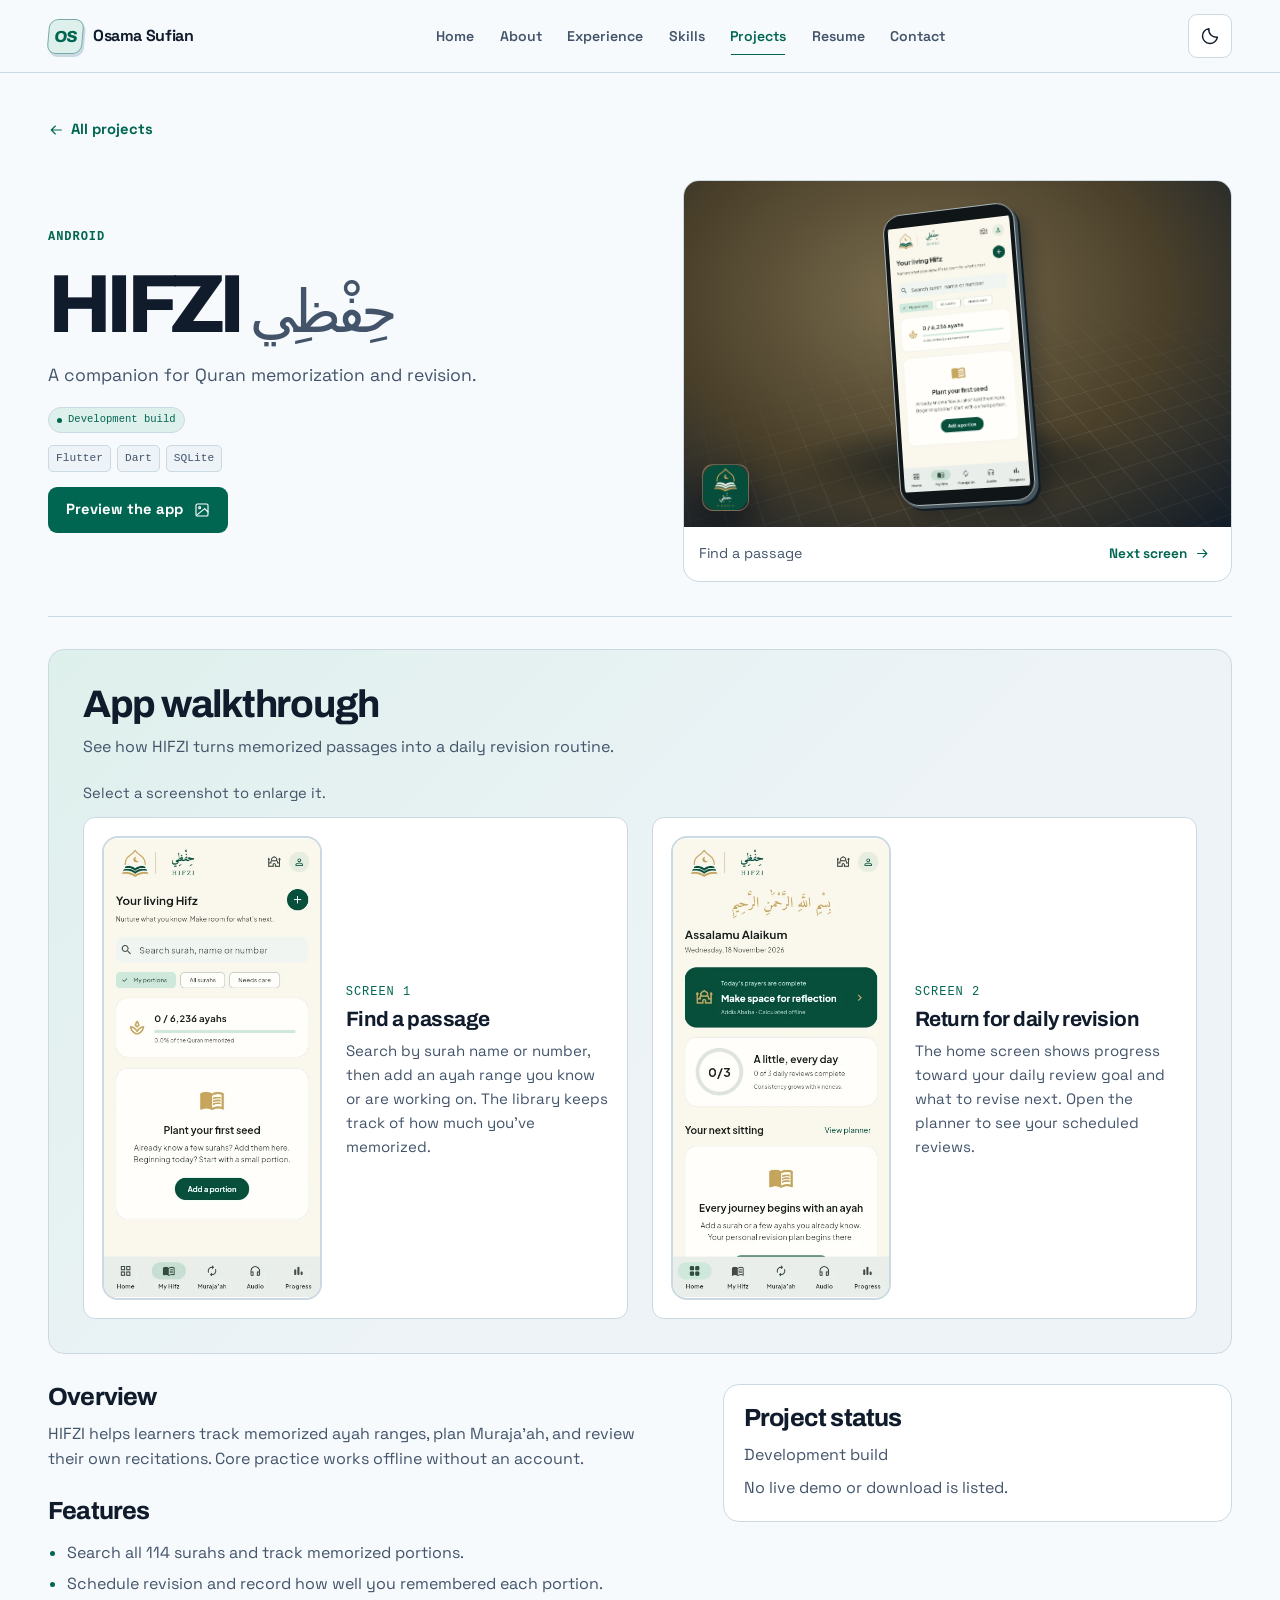
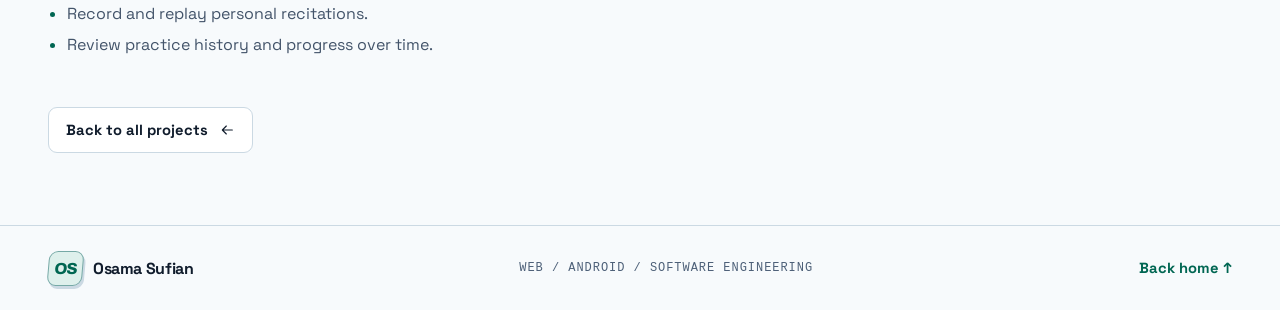
==== projects/hifzi/index.html @ 4b40560f "Publish Osama Sufian's portfolio" ====
<!doctype html><html lang="en"><head><meta charset="utf-8"><meta name="viewport" content="width=device-width,initial-scale=1"><meta name="color-scheme" content="dark light"><title>HIFZI | Osama Sufian</title><meta name="description" content="A companion for Quran memorization and revision.">
  <meta property="og:type" content="website"><meta property="og:title" content="HIFZI | Osama Sufian"><meta property="og:description" content="A companion for Quran memorization and revision."><link rel="canonical" href="https://osiosi44.github.io/projects/hifzi/"><meta property="og:url" content="https://osiosi44.github.io/projects/hifzi/"><meta property="og:image" content="https://osiosi44.github.io/images/social.png"><meta property="og:image:alt" content="Osama Sufian · Software Developer"><meta name="twitter:card" content="summary_large_image">
  <link rel="icon" type="image/svg+xml" href="/images/mark.svg"><script src="/theme.js"></script><script src="/transitions.js"></script><link rel="stylesheet" href="/styles.css"><script src="/app.js" defer></script></head>
  <body><a class="skip" href="#main">Skip to content</a><header class="site-header"><div class="shell topbar"><a class="brand" href="/"><span class="brand-mark" aria-hidden="true">OS</span><span>Osama Sufian</span></a><nav id="main-nav" aria-label="Main navigation"><a href="/">Home</a><a href="/#about">About</a><a href="/#experience">Experience</a><a href="/#skills">Skills</a><a href="/projects/" aria-current="location">Projects</a><a href="/resume/">Resume</a><a href="/#contact">Contact</a></nav><div class="header-actions"><button class="icon-button theme-button" type="button" data-theme-toggle aria-label="Toggle color theme"><svg aria-hidden="true" width="20" height="20" viewBox="0 0 24 24" fill="none" stroke="currentColor" stroke-width="1.7" stroke-linecap="round" stroke-linejoin="round"><circle cx="12" cy="12" r="4"/><path d="M12 2v2m0 16v2M2 12h2m16 0h2M5 5l1.5 1.5m11 11L19 19m0-14-1.5 1.5m-11 11L5 19"/></svg><svg aria-hidden="true" width="20" height="20" viewBox="0 0 24 24" fill="none" stroke="currentColor" stroke-width="1.7" stroke-linecap="round" stroke-linejoin="round"><path d="M20.9 13.35A9 9 0 0 1 10.65 3.1 9 9 0 1 0 20.9 13.35Z"/></svg></button><button class="icon-button menu-button" type="button" data-menu-toggle aria-controls="main-nav" aria-expanded="false" aria-label="Open menu"><svg aria-hidden="true" width="20" height="20" viewBox="0 0 24 24" fill="none" stroke="currentColor" stroke-width="1.7" stroke-linecap="round" stroke-linejoin="round"><path d="M4 6h16M4 12h16M4 18h16"/></svg><svg aria-hidden="true" width="20" height="20" viewBox="0 0 24 24" fill="none" stroke="currentColor" stroke-width="1.7" stroke-linecap="round" stroke-linejoin="round"><path d="m6 6 12 12M6 18 18 6"/></svg></button></div></div></header>
  <main id="main" tabindex="-1"><article class="shell case"><a class="text-link back" href="/projects/"><svg aria-hidden="true" width="16" height="16" viewBox="0 0 24 24" fill="none" stroke="currentColor" stroke-width="1.7" stroke-linecap="round" stroke-linejoin="round"><path d="M20 12H5m6 6-6-6 6-6"/></svg> All projects</a>
  <header class="detail-hero"><div><p class="eyebrow">Android</p><h1>HIFZI <bdi class="project-subtitle" lang="ar" dir="rtl">حِفْظِي</bdi></h1><p>A companion for Quran memorization and revision.</p><div class="detail-meta"><span class="status"><i></i>Development build</span></div><ul class="tag-list"><li>Flutter</li><li>Dart</li><li>SQLite</li></ul><div class="button-row"><a class="button primary" href="#app-preview">Preview the app<svg aria-hidden="true" width="16" height="16" viewBox="0 0 24 24" fill="none" stroke="currentColor" stroke-width="1.7" stroke-linecap="round" stroke-linejoin="round"><rect x="3" y="3" width="18" height="18" rx="2"/><circle cx="8.5" cy="8.5" r="1.5"/><path d="m21 15-5-5L5 19"/></svg></a></div></div><div class="screen-studio art-gold" data-studio>
    <div class="device-stage phone-stage"><div class="device-shadow"></div><div class="device-frame">
      
      <img src="/images/projects/hifzi/library.webp" alt="HIFZI memorization library with search and filters" loading="lazy" data-screen><img data-src="/images/projects/hifzi/home.webp" alt="HIFZI home screen showing daily review progress" loading="lazy" data-screen hidden>
    </div><div class="studio-mark" aria-hidden="true"><span class="project-emblem" data-project-art="hifzi"><img src="/images/projects/hifzi/icon.png" alt="" width="192" height="192"></span></div></div>
    <div class="screen-caption"><span aria-live="polite"><span data-screen-label>Find a passage</span><span data-screen-label hidden>Return for daily revision</span></span>
      <button class="screen-next" type="button" data-next-screen>Next screen <svg aria-hidden="true" width="15" height="15" viewBox="0 0 24 24" fill="none" stroke="currentColor" stroke-width="1.7" stroke-linecap="round" stroke-linejoin="round"><path d="M4 12h15m-6-6 6 6-6 6"/></svg></button></div></div></header>
  <section class="detail-block guided-preview" id="app-preview" aria-labelledby="preview-title">
    <div class="preview-heading"><h2 id="preview-title">App walkthrough</h2><p>See how HIFZI turns memorized passages into a daily revision routine.</p></div><p class="gallery-help">Select a screenshot to enlarge it.</p>
    <div class="gallery gallery-phone" data-gallery>
    <figure><a class="gallery-link" href="/images/projects/hifzi/library.webp"><img src="/images/projects/hifzi/library.webp" alt="HIFZI memorization library with search and filters" loading="lazy"></a><figcaption><span class="preview-step mono">Screen 1</span><h3>Find a passage</h3><p>Search by surah name or number, then add an ayah range you know or are working on. The library keeps track of how much you’ve memorized.</p></figcaption></figure><figure><a class="gallery-link" href="/images/projects/hifzi/home.webp"><img src="/images/projects/hifzi/home.webp" alt="HIFZI home screen showing daily review progress" loading="lazy"></a><figcaption><span class="preview-step mono">Screen 2</span><h3>Return for daily revision</h3><p>The home screen shows progress toward your daily review goal and what to revise next. Open the planner to see your scheduled reviews.</p></figcaption></figure>
    <dialog aria-label="Screenshot viewer"><div class="lightbox-toolbar"><p data-gallery-position aria-live="polite"></p><button type="button" class="icon-button" data-gallery-close aria-label="Close screenshot viewer"><svg aria-hidden="true" width="20" height="20" viewBox="0 0 24 24" fill="none" stroke="currentColor" stroke-width="1.7" stroke-linecap="round" stroke-linejoin="round"><path d="m6 6 12 12M6 18 18 6"/></svg></button></div><img data-gallery-image alt=""><p data-gallery-caption></p><div class="lightbox-controls"><button type="button" class="icon-button" data-gallery-prev aria-label="Previous screenshot"><svg aria-hidden="true" width="20" height="20" viewBox="0 0 24 24" fill="none" stroke="currentColor" stroke-width="1.7" stroke-linecap="round" stroke-linejoin="round"><path d="M20 12H5m6 6-6-6 6-6"/></svg></button><button type="button" class="icon-button" data-gallery-next aria-label="Next screenshot"><svg aria-hidden="true" width="20" height="20" viewBox="0 0 24 24" fill="none" stroke="currentColor" stroke-width="1.7" stroke-linecap="round" stroke-linejoin="round"><path d="M4 12h15m-6-6 6 6-6 6"/></svg></button></div></dialog></div></section>
  <div class="detail-grid"><div><section class="detail-block"><h2>Overview</h2><p>HIFZI helps learners track memorized ayah ranges, plan Muraja’ah, and review their own recitations. Core practice works offline without an account.</p></section><section class="detail-block"><h2>Features</h2><ul class="bullet-list"><li>Search all 114 surahs and track memorized portions.</li><li>Schedule revision and record how well you remembered each portion.</li><li>Record and replay personal recitations.</li><li>Review practice history and progress over time.</li></ul></section></div>
  <aside aria-label="Project materials"><section class="detail-block project-note"><h2>Project status</h2><p>Development build</p><p>No live demo or download is listed.</p></section></aside></div>
  <div class="case-footer"><a class="button secondary" href="/projects/">Back to all projects<svg aria-hidden="true" width="16" height="16" viewBox="0 0 24 24" fill="none" stroke="currentColor" stroke-width="1.7" stroke-linecap="round" stroke-linejoin="round"><path d="M20 12H5m6 6-6-6 6-6"/></svg></a></div></article></main><footer class="site-footer"><div class="shell footer-inner"><a class="brand" href="/"><span class="brand-mark" aria-hidden="true">OS</span><span>Osama Sufian</span></a><span class="mono">WEB / ANDROID / SOFTWARE ENGINEERING</span><a class="text-link" href="/">Back home ↑</a></div></footer></body></html>
---- styles.css ----
@font-face { font-family: Archivo; src: url('/fonts/archivo-latin.woff2') format('woff2'); font-style: normal; font-weight: 400 800; font-display: swap; }
@font-face { font-family: 'Space Grotesk'; src: url('/fonts/space-grotesk-latin.woff2') format('woff2'); font-style: normal; font-weight: 400 700; font-display: swap; }
:root {
  color-scheme: dark;
  --bg: #0b111c; --surface: #111b2a; --surface-soft: #0d1623; --line: #263748;
  --ink: #f3f7fc; --muted: #a8b8cc; --dim: #a1b1c5; --accent: #72efca;
  --button: #79f3ce; --button-ink: #09231b; --wash: #112b2d; --focus: #83fbd8;
  --shell: 1200px; --header: 72px; --radius: 16px; --ease-reveal: cubic-bezier(.2,.72,.23,1);
  --sans: 'Space Grotesk', 'Segoe UI', system-ui, sans-serif;
  --display: 'Archivo', 'Segoe UI', system-ui, sans-serif;
  --mono: ui-monospace, 'Cascadia Code', Consolas, monospace;
}
:root[data-theme="light"] {
  color-scheme: light;
  --bg: #f7fafc; --surface: #fff; --surface-soft: #edf3f7; --line: #cbd9e3;
  --ink: #101c2c; --muted: #43546a; --dim: #4d6078; --accent: #006652;
  --button: #006652; --button-ink: #fff; --wash: #def0ec; --focus: #007d65;
}
@media (prefers-color-scheme: light) {
  :root:not([data-theme]) {
    color-scheme: light;
    --bg: #f7fafc; --surface: #fff; --surface-soft: #edf3f7; --line: #cbd9e3;
    --ink: #101c2c; --muted: #43546a; --dim: #4d6078; --accent: #006652;
    --button: #006652; --button-ink: #fff; --wash: #def0ec; --focus: #007d65;
  }
}
*, *::before, *::after { box-sizing: border-box; }
html { scroll-padding-top: calc(var(--header) + 22px); }
body { margin: 0; background: var(--bg); color: var(--ink); font: 16px/1.6 var(--sans); }
body:has(dialog[open]) { overflow: hidden; }
[hidden] { display: none !important; }
a { color: inherit; text-decoration: none; }
button, input { font: inherit; }
button, summary { cursor: pointer; }
button { color: inherit; }
img { display: block; max-width: 100%; }
svg { flex-shrink: 0; }
:focus-visible { outline: 2px solid var(--focus); outline-offset: 4px; }
h1, h2, h3, p { margin: 0; }
h1, h2, h3 { font-family: var(--display); line-height: 1.06; }
h1 { font-size: clamp(3.3rem, 7vw, 6.3rem); letter-spacing: -.069em; font-weight: 760; }
h2 { font-size: clamp(2.1rem, 3.65vw, 3.5rem); letter-spacing: -.057em; font-weight: 730; }
h3 { font-size: 1.3rem; letter-spacing: -.024em; }
.shell { width: min(calc(100% - 96px), var(--shell)); margin-inline: auto; }
.mono, .eyebrow { font-family: var(--mono); font-size: .75rem; letter-spacing: .08em; }
.eyebrow { color: var(--accent); text-transform: uppercase; font-weight: 700; margin-bottom: 13px; }
.eyebrow > span { color: var(--dim); margin-right: 6px; }
.sr-only, .skip:not(:focus) { position: absolute; width: 1px; height: 1px; padding: 0; margin: -1px; overflow: hidden; clip-path: inset(50%); white-space: nowrap; border: 0; }
.skip:focus { position: fixed; top: 9px; left: 9px; z-index: 10; padding: 10px 20px; color: var(--button-ink); background: var(--button); border-radius: 8px; }
.site-header { position: sticky; z-index: 5; top: 0; background: var(--bg); border-bottom: 1px solid var(--line); }
.topbar { min-height: var(--header); display: flex; align-items: center; justify-content: space-between; gap: 24px; }
.brand { display: inline-flex; align-items: center; gap: 10px; font-weight: 720; letter-spacing: -.024em; white-space: nowrap; }
.brand small { padding-left: 4px; color: var(--dim); font: .64rem var(--mono); letter-spacing: .06em; }
.brand-mark, .project-logo { display: inline-grid; place-items: center; flex: none; width: 38px; height: 38px; color: var(--accent); background: var(--wash); border: 1px solid var(--line); border-radius: 9px; }
.brand-mark { width: 35px; height: 35px; }
.topbar nav { display: flex; align-items: center; gap: clamp(13px, 2vw, 29px); }
.topbar nav a { display: inline-flex; align-items: center; position: relative; min-height: 44px; color: var(--muted); font-size: .88rem; font-weight: 600; }
.topbar nav a:hover, .topbar nav a[aria-current] { color: var(--accent); }
.topbar nav a[aria-current]::after { content: ''; position: absolute; bottom: 3px; inset-inline: 1px; height: 1px; background: var(--accent); }
.header-actions { display: flex; gap: 8px; }
.icon-button { display: inline-grid; place-items: center; width: 44px; height: 44px; padding: 0; border-radius: 9px; border: 1px solid var(--line); background: var(--surface); }
.icon-button:hover { color: var(--accent); border-color: var(--accent); }
.icon-button:disabled { opacity: .5; cursor: default; }
.theme-button svg:last-child, [data-theme="light"] .theme-button svg:first-child, .menu-button svg:last-child, .menu-button[aria-expanded="true"] svg:first-child { display: none; }
[data-theme="light"] .theme-button svg:last-child, .menu-button[aria-expanded="true"] svg:last-child { display: block; }
@media (prefers-color-scheme: light) {
  :root:not([data-theme]) .theme-button svg:first-child { display: none; }
  :root:not([data-theme]) .theme-button svg:last-child { display: block; }
}
.menu-button { display: none; }
:root:not([data-js]) :is(.theme-button, .project-controls, [data-print], [data-video-load]) { display: none; }
.button-row { display: flex; align-items: center; gap: 11px; flex-wrap: wrap; }
.button-row:empty { display: none; }
.button { display: inline-flex; align-items: center; justify-content: center; gap: 11px; min-height: 46px; padding: 9px 17px; font-size: .92rem; font-weight: 700; border: 1px solid transparent; border-radius: 9px; transition: border-color .18s, background-color .18s, transform .18s; }
.button:hover { transform: translateY(-2px); }
.primary { background: var(--button); color: var(--button-ink); }
.secondary { background: var(--surface); color: var(--ink); border-color: var(--line); }
.secondary:hover { border-color: var(--accent); }
.text-link { display: inline-flex; align-items: center; gap: 7px; min-height: 44px; color: var(--accent); font-weight: 700; font-size: .92rem; }
.text-link:hover { text-decoration: underline; text-underline-offset: 4px; }
.hero { position: relative; isolation: isolate; overflow: clip; padding-block: clamp(44px, 4.2vw, 78px); background: radial-gradient(ellipse at 76% 51%, var(--wash), transparent 59%), var(--bg); }
.hero::before { content: ''; position: absolute; z-index: -1; inset: 0; background-image: radial-gradient(var(--line) .85px, transparent 1px); background-size: 18px 18px; mask-image: linear-gradient(100deg, transparent 24%, #0009 85%); }
.hero-grid { display: grid; grid-template-columns: minmax(0,.88fr) minmax(0,1.12fr); align-items: center; gap: clamp(12px,2vw,35px); }
.hero-copy { position: relative; z-index: 1; padding-block: 12px; }
.hero h1 { font-size: clamp(5.35rem,8.85vw,8.4rem); line-height: .85; letter-spacing: -.079em; font-weight: 770; }
.hero h1 span { display: block; color: var(--accent); }
.hero-kicker { display: flex; align-items: center; gap: 10px; margin-bottom: 26px; color: var(--muted); font-size: .77rem; }
.hero-kicker span { width: 24px; height: 2px; background: var(--accent); margin: 0; }
.hero-role { margin-top: 23px; font-weight: 650; font-size: clamp(1.15rem,1.8vw,1.55rem); letter-spacing: -.035em; }
.hero-intro { margin: 9px 0 23px; color: var(--muted); max-width: 43ch; font-size: 1.02rem; }
.availability { color: var(--accent); margin: -8px 0 14px; }
.identity-scene { position: relative; isolation: isolate; aspect-ratio: 518/382; align-self: center; }
.identity-view, .identity-view img, .identity-view canvas { position: absolute; inset: 0; width: 100%; height: 100%; }
.identity-view canvas, [data-scene-ready] .identity-view img { visibility: hidden; }
[data-scene-ready] canvas { visibility: visible; }
.scene-floor { position: absolute; inset: 40% -4% -10%; transform: perspective(560px) rotateX(56deg) rotateZ(-25deg); background: repeating-linear-gradient(0deg, var(--line) 0 1px, transparent 1px 22px), repeating-linear-gradient(90deg, var(--line) 0 1px, transparent 1px 22px); mask-image: radial-gradient(ellipse, #000, transparent 69%); }
.scene-shadow { position: absolute; inset: 57% 15% 4%; background: radial-gradient(ellipse, #062e2b85, transparent 67%); filter: blur(6px); transform: rotate(-8deg); }
.motion-toggle { position: absolute; bottom: -4px; right: 0; display: inline-flex; align-items: center; gap: 8px; min-height: 44px; padding: 0 10px; background: transparent; border: 0; border-radius: 6px; font: .76rem var(--mono); color: var(--muted); }
.motion-toggle::before { content: ''; width: 8px; height: 9px; border-inline: 2px solid currentColor; }
.motion-toggle[data-paused]::before { width: 0; height: 0; border: 5px solid transparent; border-right: 0; border-left: 8px solid currentColor; }
.motion-toggle:hover { color: var(--accent); }
.brand-mark { font: 800 1rem var(--display); letter-spacing: -.09em; transform: skew(-5deg); border-color: color-mix(in srgb,var(--accent) 42%,var(--line)); box-shadow: 2px 3px 0 var(--line); }
.band { padding-block: clamp(54px, 6.2vw, 92px); border-top: 1px solid var(--line); }
.projects-band, .muted-band { background: var(--surface-soft); }
.projects-band { padding-top: clamp(45px, 5vw, 67px); }
.section-head { display: flex; justify-content: space-between; align-items: end; gap: 20px; margin-bottom: 25px; }
.section-head p:not(.eyebrow), .inner-hero p:not(.eyebrow), .contact-panel p:not(.eyebrow) { margin-top: 12px; color: var(--muted); }
.all-link { flex-shrink: 0; }
.project-controls { display: flex; gap: 16px; justify-content: space-between; align-items: center; flex-wrap: wrap; margin-bottom: 23px; }
.filters { display: flex; gap: 7px; max-width: 100%; flex-wrap: wrap; }
.filters button { min-height: 44px; padding: 7px 13px; white-space: nowrap; background: var(--surface); border: 1px solid var(--line); border-radius: 8px; color: var(--muted); font-size: .87rem; font-weight: 650; }
.filters button:hover { color: var(--accent); border-color: var(--accent); }
.filters button[aria-pressed="true"] { color: var(--accent); background: var(--wash); border-color: var(--accent); }
.search { display: flex; align-items: center; gap: 10px; min-height: 44px; padding-inline: 12px; border: 1px solid var(--line); border-radius: 8px; color: var(--muted); background: var(--surface); }
.search input { width: min(215px, 100%); padding: 7px 0; color: var(--ink); background: transparent; border: 0; }
.search input::placeholder { color: var(--muted); }
.search:focus-within { outline: 2px solid var(--focus); outline-offset: 2px; }
.search input:focus-visible { outline: none; }
.project-grid { display: grid; grid-template-columns: repeat(3, minmax(0, 1fr)); gap: clamp(14px, 1.75vw, 25px); }
.project-card { position: relative; border: 1px solid var(--line); background: var(--surface); border-radius: var(--radius); display: flex; flex-direction: column; transition: transform .22s ease-out, border-color .18s, box-shadow .22s; }
.project-card .project-art { border-radius: calc(var(--radius) - 1px) calc(var(--radius) - 1px) 0 0; }
.project-card:focus-within, .project-card:hover { border-color: var(--accent); }
.card-link { display: flex; flex-direction: column; flex: 1; border-radius: var(--radius); }
.card-link h3 { display: flex; align-items: center; justify-content: space-between; gap: 10px; }
.card-link h3 svg { color: var(--accent); transition: transform .18s; }
.project-card:hover .card-link h3 svg { transform: translate(2px, -2px); }
@media (hover: hover) and (pointer: fine) and (prefers-reduced-motion: no-preference) {
  .project-card:hover { transform: perspective(850px) translateY(-5px) rotateX(var(--tilt-x, 0deg)) rotateY(var(--tilt-y, 0deg)); box-shadow: 0 15px 34px #081b2938; }
  .project-card .project-art::after { content: ''; position: absolute; inset: 0; opacity: 0; pointer-events: none; background: radial-gradient(circle at var(--shine-x, 50%) var(--shine-y, 50%), #b3ffe840, transparent 58%); transition: opacity .2s; }
  .project-card:hover .project-art::after { opacity: 1; }
}
.project-art { --art-dark: #183740; --art-bright: #9ff9e3; position: relative; display: grid; place-items: center; aspect-ratio: 360 / 194; overflow: hidden; color: var(--art-bright); isolation: isolate; background: radial-gradient(ellipse at 50% 40%, var(--art-dark), #09141f 75%); }
.project-art::before { content: ''; position: absolute; inset: 0; background: linear-gradient(#ffffff16 1px, transparent 1px) 50% 50% / 20px 20px, linear-gradient(90deg, #ffffff16 1px, transparent 1px) 50% 50% / 20px 20px; mask-image: radial-gradient(ellipse at center, #000, transparent 74%); }
.project-emblem { position: relative; display: grid; place-items: center; height: 69%; max-height: 175px; aspect-ratio: 1; border-radius: 24%; border: 1px solid color-mix(in srgb, var(--art-bright) 32%, transparent); background: linear-gradient(145deg, var(--art-dark), #0d1a23); box-shadow: 0 18px 35px #02081390, inset 0 0 0 4px #ffffff0a; }
.project-emblem img { width: 89%; height: 89%; object-fit: contain; border-radius: 21%; }
.project-emblem svg { width: 50%; height: 50%; }
.art-gold { --art-dark: #4a402a; --art-bright: #f8e2ac; }
.art-violet { --art-dark: #272f55; --art-bright: #c6c8ff; }
.art-green { --art-dark: #243b27; --art-bright: #beed9f; }
.art-amber { --art-dark: #3b2b23; --art-bright: #ffd0a0; }
.art-blue { --art-dark: #24334c; --art-bright: #c1d7ff; }
.art-index { position: absolute; font: .72rem var(--mono); letter-spacing: .1em; z-index: 1; }
.art-index { top: 12px; left: 13px; }
.card-body { padding: 16px 19px 20px; flex: 1; display: flex; flex-direction: column; }
.card-meta { margin-bottom: 10px; }
.status { display: inline-flex; align-items: center; gap: 6px; padding: 4px 8px; font: .66rem/1.5 var(--mono); color: var(--accent); border: 1px solid var(--line); background: var(--wash); border-radius: 99px; }
.status i { width: 5px; height: 5px; background: currentColor; border-radius: 100%; }
.status.neutral { color: var(--dim); background: var(--surface-soft); }
.project-card h3 { font-size: 1.48rem; }
.project-subtitle { font-size: .72em; color: var(--muted); white-space: nowrap; font-weight: 500; }
.card-body > p { color: var(--muted); font-size: .94rem; margin: 7px 0 13px; }
.tag-list { display: flex; flex-wrap: wrap; gap: 6px; list-style: none; padding: 0; margin: 0; }
.tag-list li { font: .7rem/1.35 var(--mono); padding: 5px 7px; border-radius: 5px; background: var(--surface-soft); border: 1px solid var(--line); color: var(--muted); }
.empty { padding: 24px; color: var(--muted); border: 1px dashed var(--line); border-radius: var(--radius); }
.split { display: grid; grid-template-columns: minmax(0, 1fr) minmax(0, 1.15fr); gap: clamp(25px, 5vw, 75px); }
.prose, .timeline-entry > p:not(.period), .bullet-list, .detail-block > p { color: var(--muted); }
.prose p + p { margin-top: 16px; }
.prose .button-row { margin-top: 15px; }
.experience-grid, .detail-grid { display: grid; grid-template-columns: minmax(0, 1.2fr) minmax(0, 1fr); gap: clamp(22px, 5vw, 64px); }
.timeline-entry { border-left: 1px solid var(--line); padding: 2px 0 5px 19px; margin-top: 24px; position: relative; }
.timeline-entry::before { content: ''; position: absolute; top: 7px; left: -5px; width: 9px; height: 9px; border-radius: 50%; background: var(--accent); box-shadow: 0 0 0 4px var(--surface-soft); }
.period { color: var(--accent); margin-bottom: 9px; }
.timeline-entry .employer { margin-top: 5px; font-weight: 700; }
.timeline-entry .tag-list { margin-top: 12px; }
.bullet-list { padding-left: 19px; }
.bullet-list li + li { margin-top: 5px; }
.bullet-list li::marker { color: var(--accent); }
.skills-grid { margin-top: 25px; display: grid; grid-template-columns: repeat(4, minmax(0, 1fr)); gap: 14px; }
.skill-card { padding: 17px; border: 1px solid var(--line); border-radius: 12px; background: var(--surface); }
.skill-card h3 { margin: 12px 0; font-size: 1.13rem; }
#skills .skill-card { position: relative; overflow: hidden; background: radial-gradient(ellipse at 0 0, var(--wash), var(--surface) 68%); }
#skills .skill-card::before { content: ''; position: absolute; inset: 0 0 auto; height: 2px; background: linear-gradient(90deg, transparent, var(--accent), transparent); opacity: .53; }
.contact-panel { display: flex; align-items: center; justify-content: space-between; gap: 22px; border: 1px solid var(--line); border-radius: var(--radius); padding: clamp(23px, 4.6vw, 55px); background: linear-gradient(126deg, var(--wash), var(--surface)); }
.site-footer { border-top: 1px solid var(--line); }
.footer-inner { display: flex; align-items: center; justify-content: space-between; gap: 15px; flex-wrap: wrap; padding-block: 20px; }
.footer-inner .mono { color: var(--dim); }
.inner-hero { padding-block: 64px 30px; }
.inner-hero h1, .case h1, .resume-head h1 { font-size: clamp(3.05rem, 6.45vw, 5.25rem); }
.listing { padding-bottom: 78px; }
.case, .resume-page { padding-block: 35px 72px; }
.detail-hero { display: grid; grid-template-columns: minmax(0, 1.05fr) minmax(0, 1fr); gap: clamp(20px, 4.5vw, 61px); align-items: center; padding: 28px 0 34px; border-bottom: 1px solid var(--line); }
.detail-hero .project-art { border-radius: var(--radius); border: 1px solid var(--line); }
.detail-hero p:not(.eyebrow) { margin-top: 13px; color: var(--muted); font-size: 1.1rem; }
.detail-hero p.install-note { font-size: .88rem; max-width: 50ch; }
.detail-meta { display: flex; flex-wrap: wrap; gap: 8px; margin-block: 18px 12px; }
.detail-hero .button-row:not(:empty) { margin-top: 15px; }
.detail-grid { margin-top: 30px; align-items: start; }
.detail-block + .detail-block { margin-top: 26px; }
.detail-block h2 { font-size: 1.55rem; letter-spacing: -.033em; margin-bottom: 10px; }
.detail-block > p + p { margin-top: 8px; }
.project-note { padding: 20px; background: var(--surface); border: 1px solid var(--line); border-radius: var(--radius); }
.case-footer { margin-top: 34px; }
.resume-paper { max-width: 950px; margin: 0 auto; padding: clamp(18px, 4vw, 49px); border: 1px solid var(--line); border-radius: var(--radius); background: var(--surface); }
.resume-head { display: flex; align-items: end; justify-content: space-between; flex-wrap: wrap; gap: 15px; padding-bottom: 25px; margin-bottom: 27px; border-bottom: 1px solid var(--line); }
.resume-head p:not(.eyebrow) { color: var(--muted); margin-top: 10px; }
.empty-page { min-height: 55vh; }
.empty-page .button { margin-top: 15px; }
.gallery { display: grid; grid-template-columns: repeat(auto-fit, minmax(min(100%, 136px), 1fr)); gap: 12px; }
.gallery figure { margin: 0; }
.gallery-link { display: grid; place-items: center; overflow: hidden; min-height: 80px; aspect-ratio: 4 / 3; background: var(--surface); border: 1px solid var(--line); border-radius: 8px; }
.gallery-link img { width: 100%; height: 100%; object-fit: contain; }
.gallery-phone .gallery-link { aspect-ratio: 9 / 15; border-width: 5px; border-radius: 16px; }
.gallery figcaption { color: var(--muted); font-size: .85rem; margin-top: 6px; }
.guided-preview { margin-top: 32px; padding: clamp(16px, 3vw, 34px); border: 1px solid var(--line); border-radius: var(--radius); background: linear-gradient(135deg, var(--wash), var(--surface-soft) 55%); }
.preview-heading { margin-bottom: 22px; }
.preview-heading h2 { font-size: clamp(1.8rem, 3vw, 2.45rem); }
.preview-heading > p:not(.eyebrow) { max-width: 65ch; color: var(--muted); }
.guided-preview .walkthrough-video { width: min(100%, 800px); margin: 0 auto 26px; }
.guided-preview .walkthrough-video > h3 { margin: 0 0 12px; }
.gallery-help { margin-bottom: 12px; color: var(--muted); font-size: .92rem; }
.guided-preview .gallery { grid-template-columns: repeat(2, minmax(0, 1fr)); gap: clamp(14px, 2vw, 24px); }
.guided-preview figure { display: grid; grid-template-columns: minmax(0, .91fr) minmax(0, 1.09fr); align-items: center; gap: clamp(12px, 2vw, 24px); padding: clamp(12px, 1.5vw, 18px); background: var(--surface); border: 1px solid var(--line); border-radius: 12px; }
.guided-preview .gallery-link { aspect-ratio: 9 / 19; border-width: 2px; transition: border-color .18s, box-shadow .18s; }
.guided-preview .gallery-link:hover { border-color: var(--accent); box-shadow: 0 10px 24px #071b2b3d; }
.guided-preview figcaption { margin: 0; font-size: .94rem; }
.guided-preview h3 { margin: 6px 0 9px; color: var(--ink); }
.preview-step { color: var(--accent); text-transform: uppercase; }
@media (max-width: 980px) {
  .guided-preview figure { grid-template-columns: 1fr; align-content: start; }
  .guided-preview .gallery-link { width: min(100%, 220px); justify-self: center; }
}
@media (max-width: 540px) {
  .guided-preview .gallery { grid-template-columns: 1fr; }
}
dialog { text-align: center; max-width: min(90vw, 1000px); max-height: 93dvh; width: max-content; padding: 12px; border: 1px solid var(--line); background: var(--surface); color: var(--ink); border-radius: var(--radius); }
dialog::backdrop { background: #031019df; }
dialog img { margin: 10px auto; width: auto; max-width: 100%; max-height: 58dvh; object-fit: contain; }
.lightbox-toolbar, .lightbox-controls { display: flex; align-items: center; gap: 16px; }
.lightbox-toolbar { justify-content: space-between; }
.lightbox-controls { justify-content: center; margin-top: 10px; }
.video { display: grid; place-items: center; margin: 10px 0; min-height: 138px; aspect-ratio: 16 / 9; border: 1px solid var(--line); background: var(--surface); border-radius: 10px; overflow: hidden; }
.video iframe, .video video { width: 100%; height: 100%; border: 0; }
details summary { padding-block: 9px; color: var(--accent); }
.project-art { perspective: 680px; background: radial-gradient(ellipse at 58% 32%, color-mix(in srgb,var(--art-dark) 75%,var(--art-bright)), var(--art-dark) 43%, #0b1521 90%); }
.project-art::before { inset: 28% -15% -25%; mask-image: radial-gradient(ellipse, #000, transparent 69%); transform: rotateX(48deg) rotateZ(-20deg); }
.chip-seat { position: absolute; width: 47%; aspect-ratio: 1; border-radius: 19%; transform: translate(0,29%) rotateX(64deg) rotateZ(-27deg); border: 1px solid color-mix(in srgb,var(--art-bright) 55%,transparent); background: linear-gradient(140deg,var(--art-dark),#08131e 94%); box-shadow: 3px 6px 0 var(--art-dark), 3px 7px 0 color-mix(in srgb,var(--art-bright) 36%,transparent), 8px 17px 19px #040b15a0; }
.project-art > .project-emblem { height: 62%; transform: rotateY(-12deg) rotateX(8deg) rotateZ(-7deg); box-shadow: 2px 4px 0 var(--art-dark), 3px 5px 0 color-mix(in srgb,var(--art-bright) 35%,transparent), 2px 12px 20px #02081370; }
.project-card { overflow-wrap: anywhere; }
.card-body { padding: 19px 21px 23px; }
.card-meta .status { font-size: .75rem; }
.art-index { font-size: .72rem; color: var(--art-bright); }
.filters { gap: 5px; }
.filters button { border-radius: 100px; padding-inline: 16px; }
.preview-picker { display: inline-flex; align-items: center; min-height: 44px; border: 1px solid var(--line); border-radius: 30px; background: var(--surface); color: var(--ink); padding-inline: 13px 8px; gap: 6px; }
.preview-picker select { font: 600 .88rem var(--sans); color: inherit; background: transparent; cursor: pointer; min-height: 42px; border: 0; padding-inline: 3px 6px; }
.preview-picker option { background: var(--surface); }
.preview-picker:focus-within { outline: 2px solid var(--focus); outline-offset: 2px; }
.preview-picker select:focus-visible { outline: none; }
.screen-studio { border: 1px solid var(--line); border-radius: var(--radius); overflow: clip; background: var(--surface); min-width: 0; }
.device-stage { position: relative; isolation: isolate; display: grid; grid-template-rows: minmax(0,1fr); place-items: center; padding: 25px 22px; height: clamp(275px,27vw,350px); perspective: 820px; overflow: hidden; background: radial-gradient(ellipse at 43% 34%,color-mix(in srgb,var(--art-bright) 28%,var(--art-dark)),var(--art-dark) 56%,#121c27); }
.device-stage::before { content: ''; position: absolute; inset: -20%; z-index: -1; background: repeating-linear-gradient(0deg,#ffffff19 0 1px, transparent 1px 26px), repeating-linear-gradient(90deg,#ffffff19 0 1px, transparent 1px 26px); transform: rotateX(56deg) rotateZ(-23deg) translateY(31%); mask-image: radial-gradient(ellipse,#000,transparent 66%); }
.device-shadow { position: absolute; inset: 68% 16% 5%; background: radial-gradient(ellipse,#07131ecc,transparent 64%); transform: skew(-16deg); filter: blur(4px); }
.device-frame { position: relative; background: #101618; border: 1px solid #acb7bb; box-shadow: 3px 3px 0 #46555c, 5px 5px 0 #101b23, 11px 14px 20px #07101a55; }
.phone-stage .device-frame { height: 100%; max-width: 75%; aspect-ratio: 9/19.5; padding: 4px; border-radius: 19px; transform: rotateY(-11deg) rotateX(4deg) rotateZ(-5deg); }
.phone-stage img { width: 100%; height: 100%; object-fit: contain; border-radius: 14px; }
.browser-stage .device-frame { width: min(88%,520px); border-radius: 7px; padding: 0 3px 3px; transform: rotateY(-10deg) rotateX(5deg) rotateZ(-3deg); }
.browser-stage img { width: 100%; aspect-ratio: 16/9; object-fit: contain; border-radius: 2px; }
.browser-bar { display: flex; gap: 3px; align-items: center; height: 11px; padding-left: 4px; }
.browser-bar i { width: 3px; height: 3px; border-radius: 50%; background: #9eafae; }
.studio-mark { position: absolute; bottom: 16px; left: 18px; }
.studio-mark .project-emblem { width: 47px; height: 47px; }
.screen-caption { padding: 5px 15px; display: flex; gap: 8px; justify-content: space-between; align-items: center; min-height: 50px; color: var(--muted); font-size: .89rem; }
.screen-next { flex: none; display: inline-flex; align-items: center; gap: 8px; min-height: 44px; border: 0; background: transparent; color: var(--accent); font: 650 .85rem var(--sans); }
:root:not([data-js]) .screen-next { display: none; }
.work-preview { position: relative; display: grid; grid-template-columns: .9fr 1.1fr; align-items: center; gap: clamp(20px,5vw,70px); padding: 28px clamp(22px,4vw,48px); background: linear-gradient(125deg,var(--wash),var(--surface)); border: 1px solid var(--line); border-radius: var(--radius); margin-bottom: 22px; }
.work-preview h3 { font-size: clamp(2rem,4vw,3.6rem); }
.work-preview p { margin-block: 14px 8px; color: var(--muted); }
.work-preview .screen-studio { margin-right: 22px; }
.preview-close { position: absolute; top: 5px; right: 5px; background: var(--surface); }
.work-preview .device-stage { height: 260px; }
.contact-panel { isolation: isolate; position: relative; overflow: clip; justify-content: start; }
.contact-object { position: relative; flex: 0 0 clamp(75px,13vw,156px); aspect-ratio: 1.15; order: 2; margin-left: auto; }
.contact-object span, .contact-object i { position: absolute; inset: 20% 6%; border: 1px solid color-mix(in srgb,var(--accent) 70%,var(--surface)); border-radius: 9%; transform: perspective(420px) rotateX(25deg) rotateY(-26deg) rotateZ(-12deg); }
.contact-object span { background: var(--wash); box-shadow: 6px 7px 0 var(--line), 13px 17px 22px #061d232b; }
.contact-object i { transform: translateY(-11%) perspective(420px) rotateX(25deg) rotateY(-26deg) rotateZ(-12deg); background: linear-gradient(34deg,transparent 49.5%,var(--accent) 50% 51%,transparent 51.5%) 0 0 / 50% 70% no-repeat,linear-gradient(-34deg,transparent 49.5%,var(--accent) 50% 51%,transparent 51.5%) 100% 0 / 50% 70% no-repeat,linear-gradient(145deg,var(--surface),var(--wash)); }
#about .prose { padding-inline-start: clamp(18px,3vw,42px); border-inline-start: 2px solid var(--accent); }
.inner-hero:not(.empty-page) { border-bottom: 1px solid var(--line); margin-bottom: 26px; padding-bottom: 32px; }
@media (prefers-reduced-motion: no-preference) {
  html[data-anchor-scroll] { scroll-behavior: smooth; }
  .hero-copy > * { animation: hero-entry .65s var(--ease-reveal) backwards; }
  .hero-copy h1 { animation-delay: 60ms; }
  .hero-copy .hero-role, .hero-copy .hero-intro { animation-delay: 115ms; }
  .hero-copy .button-row, .identity-view { animation: hero-entry .8s 145ms var(--ease-reveal) backwards; }
  @keyframes hero-entry { from { opacity: .1; transform: translateY(13px); } }
  .work-preview { animation: section-enter .34s var(--ease-reveal); }
  @supports (animation-timeline: view()) {
    #about h2, #resume h2, .timeline-entry::before, #skills .skill-card .project-logo, .contact-object, .device-shadow {
      animation: scroll-depth linear both; animation-timeline: view(); animation-range: entry 0% exit 100%;
    }
    @keyframes scroll-depth { from { translate: 0 8px; } to { translate: 0 -8px; } }
    .project-card { view-timeline-name: --card-view; }
    .project-art > .chip-seat, .project-card .project-emblem {
      animation: exhibit-depth linear both; animation-timeline: --card-view; animation-range: entry 0% cover 68%;
    }
    .project-art > .chip-seat { --exhibit-rise: -6px; }
    @keyframes exhibit-depth { from { translate: 0 var(--exhibit-rise,12px); } to { translate: 0 0; } }
  }
  .section-arrival > :not(.skills-grid) { animation: section-enter .58s var(--ease-reveal) both; }
  .section-arrival > :not(.skills-grid):nth-child(2) { animation-delay: 80ms; }
  .section-arrival > :not(.skills-grid):nth-child(3) { animation-delay: 115ms; }
  .band:has(.section-arrival) { background-image: linear-gradient(90deg, transparent, var(--accent), transparent); background-repeat: no-repeat; animation: section-trace .85s var(--ease-reveal) both; }
  .band:has(.section-arrival).projects-band, .band:has(.section-arrival).muted-band { background-color: var(--surface-soft); }
  @keyframes section-enter {
    from { transform: translateY(22px); opacity: .8; }
    to { transform: translateY(0); opacity: 1; }
  }
  @keyframes section-trace {
    from { background-size: 0 1px; background-position: 50% 0; }
    52% { background-size: 82% 1px; background-position: 50% 0; }
    to { background-size: 100% 0; background-position: 50% 0; }
  }
  #skills .skill-card { transition: transform .26s ease, border-color .26s ease, box-shadow .26s ease; }
  #skills .skill-card:nth-child(2) { --skill-delay: 75ms; }
  #skills .skill-card:nth-child(3) { --skill-delay: 150ms; }
  #skills .skill-card:nth-child(4) { --skill-delay: 225ms; }
  #skills .skills-arrival .skill-card { animation: skill-in .65s cubic-bezier(.2,.65,.24,1) var(--skill-delay, 0ms) both; }
  #skills .skills-arrival .skill-card::before { animation: skill-glint .8s ease-out var(--skill-delay, 0ms) both; }
  #skills .skill-card .project-logo { transition: transform .28s ease; }
  @keyframes skill-in {
    from { transform: perspective(650px) translateY(20px) rotateX(-13deg); }
    to { transform: none; }
  }
  @keyframes skill-glint {
    from { transform: translateX(-88%); opacity: 0; }
    60% { opacity: .85; }
    to { transform: none; opacity: .53; }
  }
}
@view-transition { navigation: auto; }
@media (prefers-reduced-motion: no-preference) {
  .site-header { view-transition-name: portfolio-header; }
  ::view-transition { pointer-events: none; }
  ::view-transition-old(root) { animation: page-exit .24s ease-in both; }
  ::view-transition-new(root) { animation: page-enter .48s var(--ease-reveal) both; }
  ::view-transition-group(portfolio-header) { animation-duration: .22s; }
  ::view-transition-group(project-artwork) { animation-duration: .48s; animation-timing-function: var(--ease-reveal); }
  :root:active-view-transition-type(returning) { --route-shift: -18px; }
  @keyframes page-exit {
    to { transform: translateY(calc(var(--route-shift, 18px) * -.58)); opacity: 0; }
  }
  @keyframes page-enter {
    from { transform: translateY(var(--route-shift, 18px)); opacity: 0; }
    to { transform: none; opacity: 1; }
  }
  @supports not selector(:active-view-transition) {
    main > :first-child { animation: section-enter .42s var(--ease-reveal); }
  }
}
@media (prefers-reduced-motion: no-preference) and (hover: hover) {
  #skills .skills-arrival .skill-card { animation-fill-mode: backwards; }
  #skills .skill-card:hover { transform: perspective(650px) translateY(-5px) rotateX(4deg); border-color: var(--accent); box-shadow: 0 12px 26px #0019153b; }
  #skills .skill-card:hover .project-logo { transform: translateY(-2px) rotate(-7deg) scale(1.08); }
}
@media (max-width: 1030px) {
  .shell { width: calc(100% - 64px); }
  .brand small { display: none; }
  .skills-grid { grid-template-columns: repeat(2, minmax(0, 1fr)); }
}
@media (max-width: 760px) {
  :root { --header: 62px; }
  .shell { width: calc(100% - 40px); }
  .topbar { gap: 12px; }
  [data-js] .menu-button { display: inline-grid; }
  [data-js] .topbar nav { display: none; position: absolute; top: 100%; left: 0; right: 0; padding: 10px 20px 15px; background: var(--bg); border-bottom: 1px solid var(--line); }
  [data-js] .topbar nav[data-open] { display: grid; gap: 0; max-height: calc(100dvh - var(--header)); overflow: auto; }
  :root:not([data-js]) .topbar { flex-wrap: wrap; padding-block: 10px; }
  :root:not([data-js]) .topbar nav { flex-wrap: wrap; }
  .topbar nav a { padding-inline: 9px; }
  .topbar nav a[aria-current]::after { inset-inline: 9px; }
  .hero-grid, .split, .experience-grid, .detail-hero, .detail-grid { grid-template-columns: 1fr; }
  .hero-grid { gap: 5px; }
  .hero { padding-block: 34px 22px; }
  .hero h1 { font-size: clamp(4.15rem,11.5vw,6rem); }
  .hero h1 span { display: inline; }
  .hero-kicker { margin-bottom: 18px; }
  .identity-scene { justify-self: center; width: min(100%,480px); }
  .work-preview { grid-template-columns: 1fr; gap: 10px; padding: 20px; }
  .work-preview h3 { padding-right: 34px; }
  .work-preview .screen-studio { margin: 0; }
  .contact-object { position: absolute; right: 12px; bottom: 14px; width: 80px; }
  .contact-panel > .button-row { max-width: calc(100% - 80px); }
  .project-grid { grid-template-columns: repeat(2, minmax(0, 1fr)); }
  .contact-panel { align-items: start; flex-direction: column; }
}
@media (max-width: 510px) {
  .shell { width: calc(100% - 32px); }
  .project-grid, .skills-grid { grid-template-columns: 1fr; }
  .section-head { flex-direction: column; align-items: start; gap: 2px; margin-bottom: 13px; }
  .brand { gap: 7px; }
  .hero h1 span { display: block; }
  .hero-role { margin-top: 17px; }
  .hero-copy { padding-block: 0; }
  .hero-intro { margin-bottom: 17px; }
  .identity-scene { width: min(100%,380px); }
  .project-controls { gap: 8px; }
  .filters button { padding-inline: 11px; }
  .search, .search input { width: 100%; }
  .detail-hero h1 { font-size: clamp(2.1rem, 10vw, 3.5rem); }
}
@media (prefers-reduced-motion: reduce) {
  *, *::before, *::after { scroll-behavior: auto !important; animation-duration: .01ms !important; transition-duration: .01ms !important; }
}
@media print {
  @page { margin: 13mm; }
  :root[data-theme], :root:not([data-theme]) { --bg: white; --surface: white; --surface-soft: white; --line: #b4b4b4; --ink: black; --muted: #222; --accent: #075a4a; }
  body { font-size: 11pt; }
  .site-header, .site-footer, .skip, .print-actions { display: none !important; }
  .resume-page, .resume-paper { width: 100%; padding: 0; border: 0; }
  .resume-head h1 { font-size: 35pt; }
  .detail-block + .detail-block { margin-top: 14px; }
  .resume-paper .skill-card .project-logo { display: none; }
  .resume-paper .skills-grid { grid-template-columns: repeat(2, 1fr); gap: 6px; margin-top: 9px; }
  .resume-paper .skill-card { padding: 6px; }
  .resume-paper .timeline-entry { margin-top: 11px; }
  .resume-paper .detail-block { break-inside: avoid; }
}
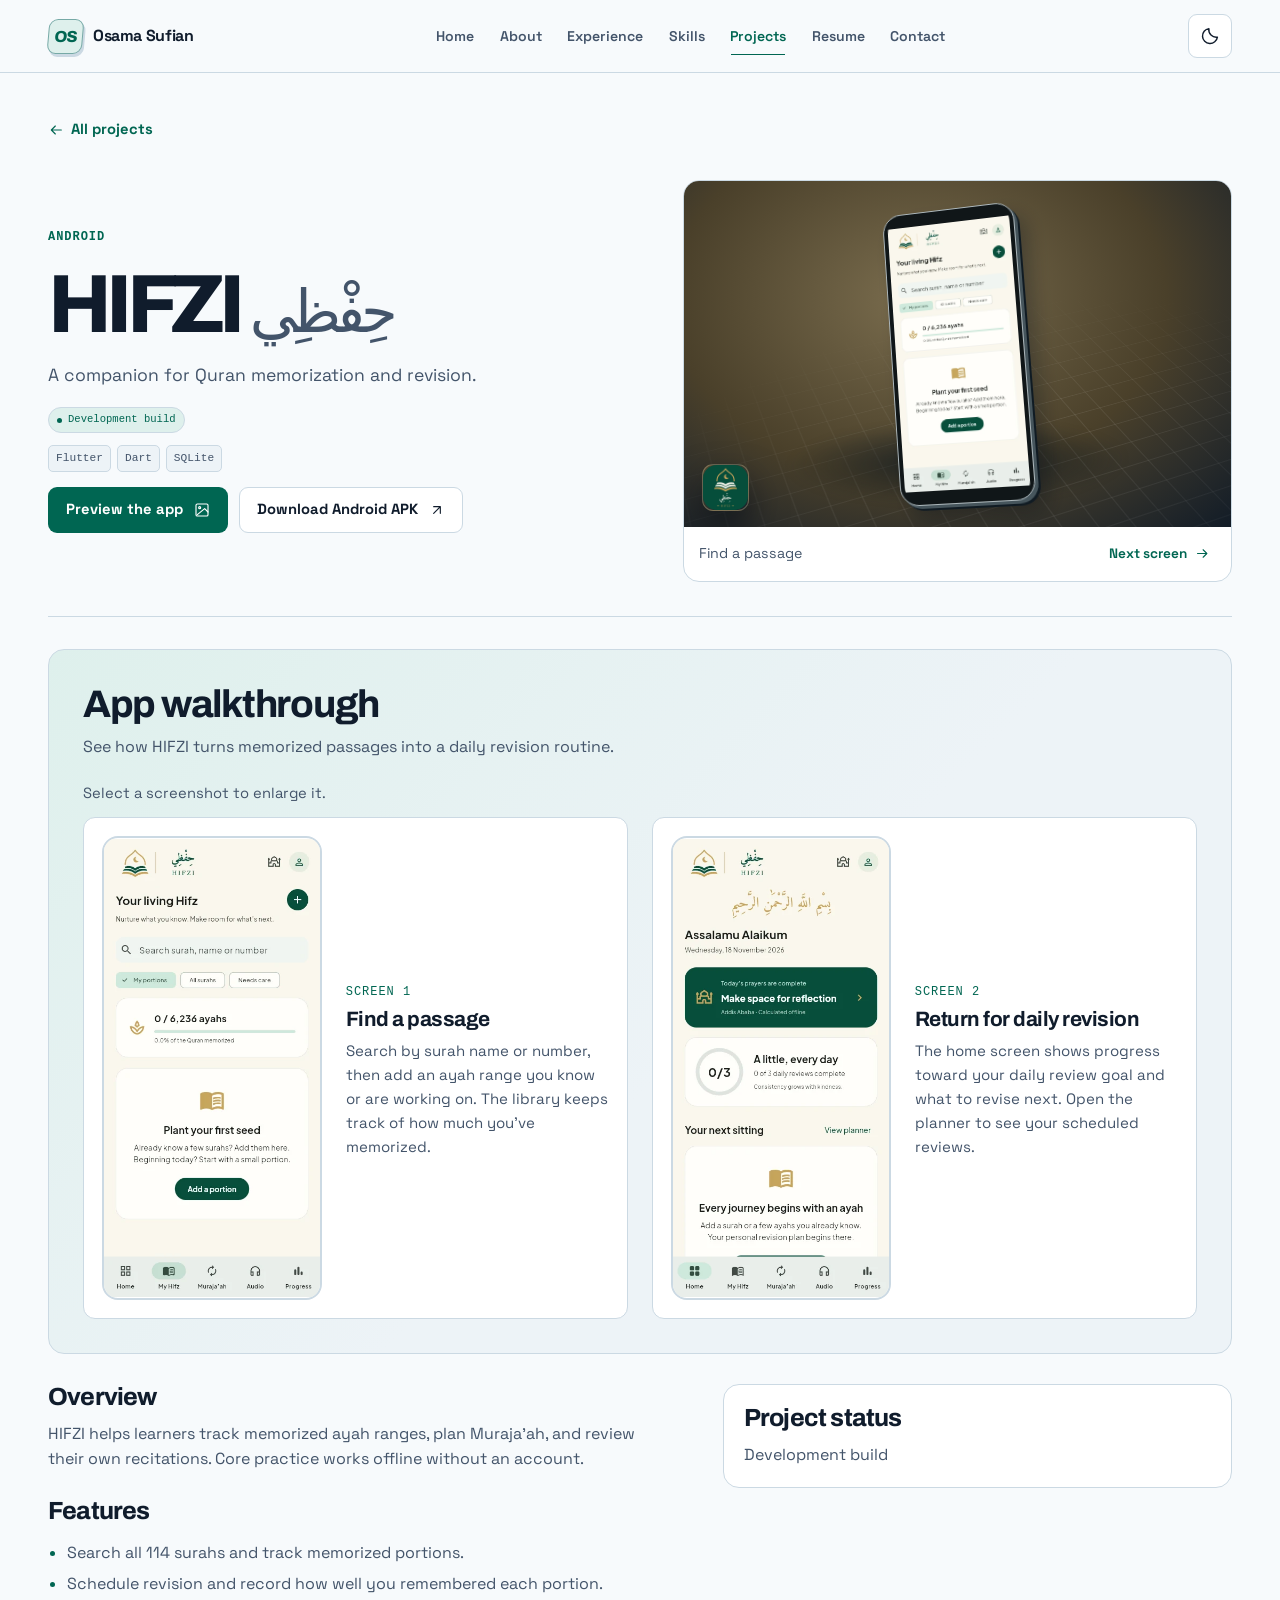
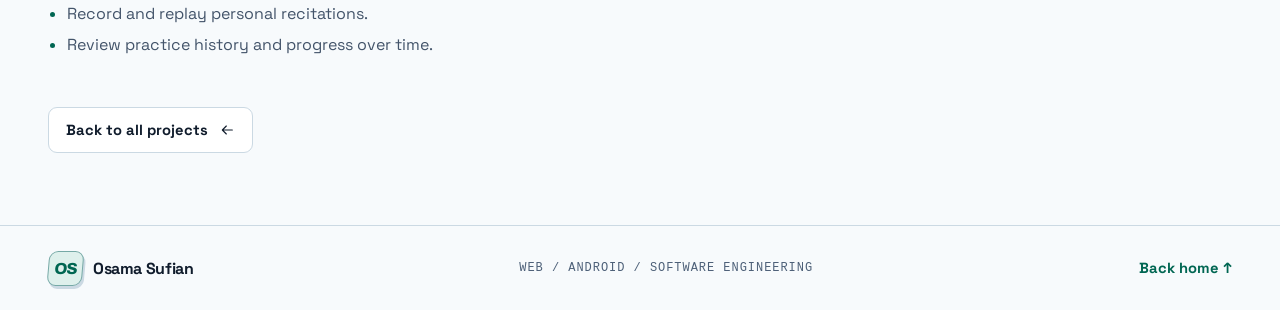
==== commit 13998fe4: "Update project APK download links Co-authored-by: Copilot <223556219+Copilot@users.noreply.github.co" ====
--- a/projects/hifzi/index.html
+++ b/projects/hifzi/index.html
@@ -3,7 +3,7 @@
   <link rel="icon" type="image/svg+xml" href="/images/mark.svg"><script src="/theme.js"></script><script src="/transitions.js"></script><link rel="stylesheet" href="/styles.css"><script src="/app.js" defer></script></head>
   <body><a class="skip" href="#main">Skip to content</a><header class="site-header"><div class="shell topbar"><a class="brand" href="/"><span class="brand-mark" aria-hidden="true">OS</span><span>Osama Sufian</span></a><nav id="main-nav" aria-label="Main navigation"><a href="/">Home</a><a href="/#about">About</a><a href="/#experience">Experience</a><a href="/#skills">Skills</a><a href="/projects/" aria-current="location">Projects</a><a href="/resume/">Resume</a><a href="/#contact">Contact</a></nav><div class="header-actions"><button class="icon-button theme-button" type="button" data-theme-toggle aria-label="Toggle color theme"><svg aria-hidden="true" width="20" height="20" viewBox="0 0 24 24" fill="none" stroke="currentColor" stroke-width="1.7" stroke-linecap="round" stroke-linejoin="round"><circle cx="12" cy="12" r="4"/><path d="M12 2v2m0 16v2M2 12h2m16 0h2M5 5l1.5 1.5m11 11L19 19m0-14-1.5 1.5m-11 11L5 19"/></svg><svg aria-hidden="true" width="20" height="20" viewBox="0 0 24 24" fill="none" stroke="currentColor" stroke-width="1.7" stroke-linecap="round" stroke-linejoin="round"><path d="M20.9 13.35A9 9 0 0 1 10.65 3.1 9 9 0 1 0 20.9 13.35Z"/></svg></button><button class="icon-button menu-button" type="button" data-menu-toggle aria-controls="main-nav" aria-expanded="false" aria-label="Open menu"><svg aria-hidden="true" width="20" height="20" viewBox="0 0 24 24" fill="none" stroke="currentColor" stroke-width="1.7" stroke-linecap="round" stroke-linejoin="round"><path d="M4 6h16M4 12h16M4 18h16"/></svg><svg aria-hidden="true" width="20" height="20" viewBox="0 0 24 24" fill="none" stroke="currentColor" stroke-width="1.7" stroke-linecap="round" stroke-linejoin="round"><path d="m6 6 12 12M6 18 18 6"/></svg></button></div></div></header>
   <main id="main" tabindex="-1"><article class="shell case"><a class="text-link back" href="/projects/"><svg aria-hidden="true" width="16" height="16" viewBox="0 0 24 24" fill="none" stroke="currentColor" stroke-width="1.7" stroke-linecap="round" stroke-linejoin="round"><path d="M20 12H5m6 6-6-6 6-6"/></svg> All projects</a>
-  <header class="detail-hero"><div><p class="eyebrow">Android</p><h1>HIFZI <bdi class="project-subtitle" lang="ar" dir="rtl">حِفْظِي</bdi></h1><p>A companion for Quran memorization and revision.</p><div class="detail-meta"><span class="status"><i></i>Development build</span></div><ul class="tag-list"><li>Flutter</li><li>Dart</li><li>SQLite</li></ul><div class="button-row"><a class="button primary" href="#app-preview">Preview the app<svg aria-hidden="true" width="16" height="16" viewBox="0 0 24 24" fill="none" stroke="currentColor" stroke-width="1.7" stroke-linecap="round" stroke-linejoin="round"><rect x="3" y="3" width="18" height="18" rx="2"/><circle cx="8.5" cy="8.5" r="1.5"/><path d="m21 15-5-5L5 19"/></svg></a></div></div><div class="screen-studio art-gold" data-studio>
+  <header class="detail-hero"><div><p class="eyebrow">Android</p><h1>HIFZI <bdi class="project-subtitle" lang="ar" dir="rtl">حِفْظِي</bdi></h1><p>A companion for Quran memorization and revision.</p><div class="detail-meta"><span class="status"><i></i>Development build</span></div><ul class="tag-list"><li>Flutter</li><li>Dart</li><li>SQLite</li></ul><div class="button-row"><a class="button primary" href="#app-preview">Preview the app<svg aria-hidden="true" width="16" height="16" viewBox="0 0 24 24" fill="none" stroke="currentColor" stroke-width="1.7" stroke-linecap="round" stroke-linejoin="round"><rect x="3" y="3" width="18" height="18" rx="2"/><circle cx="8.5" cy="8.5" r="1.5"/><path d="m21 15-5-5L5 19"/></svg></a><a class="button secondary" href="https://github.com/Osiosi44/Osiosi44.github.io/releases/download/hifzi-v0.1.0/Hifzi-0.1.0-android-arm64.apk">Download Android APK<svg aria-hidden="true" width="16" height="16" viewBox="0 0 24 24" fill="none" stroke="currentColor" stroke-width="1.7" stroke-linecap="round" stroke-linejoin="round"><path d="M7 17 17 7M7 7h10v10"/></svg></a></div></div><div class="screen-studio art-gold" data-studio>
     <div class="device-stage phone-stage"><div class="device-shadow"></div><div class="device-frame">
       
       <img src="/images/projects/hifzi/library.webp" alt="HIFZI memorization library with search and filters" loading="lazy" data-screen><img data-src="/images/projects/hifzi/home.webp" alt="HIFZI home screen showing daily review progress" loading="lazy" data-screen hidden>
@@ -16,5 +16,5 @@
     <figure><a class="gallery-link" href="/images/projects/hifzi/library.webp"><img src="/images/projects/hifzi/library.webp" alt="HIFZI memorization library with search and filters" loading="lazy"></a><figcaption><span class="preview-step mono">Screen 1</span><h3>Find a passage</h3><p>Search by surah name or number, then add an ayah range you know or are working on. The library keeps track of how much you’ve memorized.</p></figcaption></figure><figure><a class="gallery-link" href="/images/projects/hifzi/home.webp"><img src="/images/projects/hifzi/home.webp" alt="HIFZI home screen showing daily review progress" loading="lazy"></a><figcaption><span class="preview-step mono">Screen 2</span><h3>Return for daily revision</h3><p>The home screen shows progress toward your daily review goal and what to revise next. Open the planner to see your scheduled reviews.</p></figcaption></figure>
     <dialog aria-label="Screenshot viewer"><div class="lightbox-toolbar"><p data-gallery-position aria-live="polite"></p><button type="button" class="icon-button" data-gallery-close aria-label="Close screenshot viewer"><svg aria-hidden="true" width="20" height="20" viewBox="0 0 24 24" fill="none" stroke="currentColor" stroke-width="1.7" stroke-linecap="round" stroke-linejoin="round"><path d="m6 6 12 12M6 18 18 6"/></svg></button></div><img data-gallery-image alt=""><p data-gallery-caption></p><div class="lightbox-controls"><button type="button" class="icon-button" data-gallery-prev aria-label="Previous screenshot"><svg aria-hidden="true" width="20" height="20" viewBox="0 0 24 24" fill="none" stroke="currentColor" stroke-width="1.7" stroke-linecap="round" stroke-linejoin="round"><path d="M20 12H5m6 6-6-6 6-6"/></svg></button><button type="button" class="icon-button" data-gallery-next aria-label="Next screenshot"><svg aria-hidden="true" width="20" height="20" viewBox="0 0 24 24" fill="none" stroke="currentColor" stroke-width="1.7" stroke-linecap="round" stroke-linejoin="round"><path d="M4 12h15m-6-6 6 6-6 6"/></svg></button></div></dialog></div></section>
   <div class="detail-grid"><div><section class="detail-block"><h2>Overview</h2><p>HIFZI helps learners track memorized ayah ranges, plan Muraja’ah, and review their own recitations. Core practice works offline without an account.</p></section><section class="detail-block"><h2>Features</h2><ul class="bullet-list"><li>Search all 114 surahs and track memorized portions.</li><li>Schedule revision and record how well you remembered each portion.</li><li>Record and replay personal recitations.</li><li>Review practice history and progress over time.</li></ul></section></div>
-  <aside aria-label="Project materials"><section class="detail-block project-note"><h2>Project status</h2><p>Development build</p><p>No live demo or download is listed.</p></section></aside></div>
+  <aside aria-label="Project materials"><section class="detail-block project-note"><h2>Project status</h2><p>Development build</p></section></aside></div>
   <div class="case-footer"><a class="button secondary" href="/projects/">Back to all projects<svg aria-hidden="true" width="16" height="16" viewBox="0 0 24 24" fill="none" stroke="currentColor" stroke-width="1.7" stroke-linecap="round" stroke-linejoin="round"><path d="M20 12H5m6 6-6-6 6-6"/></svg></a></div></article></main><footer class="site-footer"><div class="shell footer-inner"><a class="brand" href="/"><span class="brand-mark" aria-hidden="true">OS</span><span>Osama Sufian</span></a><span class="mono">WEB / ANDROID / SOFTWARE ENGINEERING</span><a class="text-link" href="/">Back home ↑</a></div></footer></body></html>
